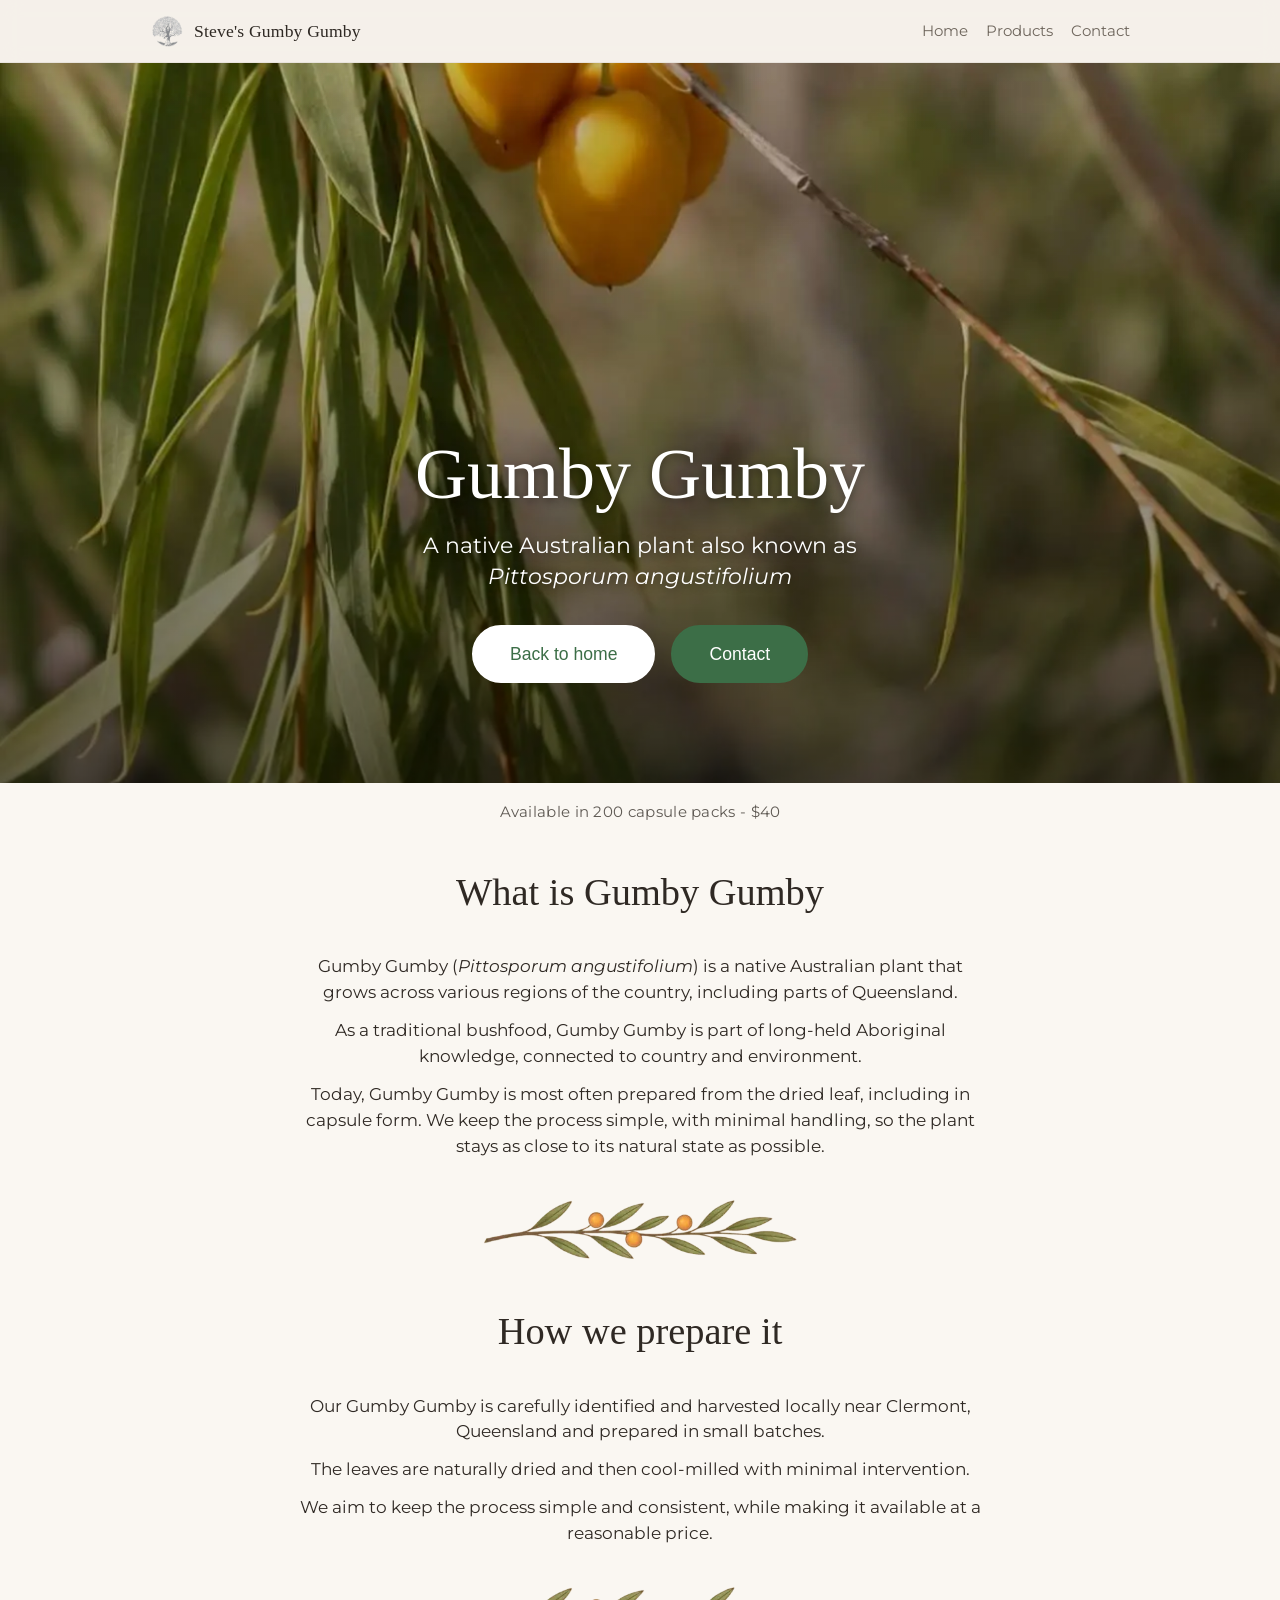
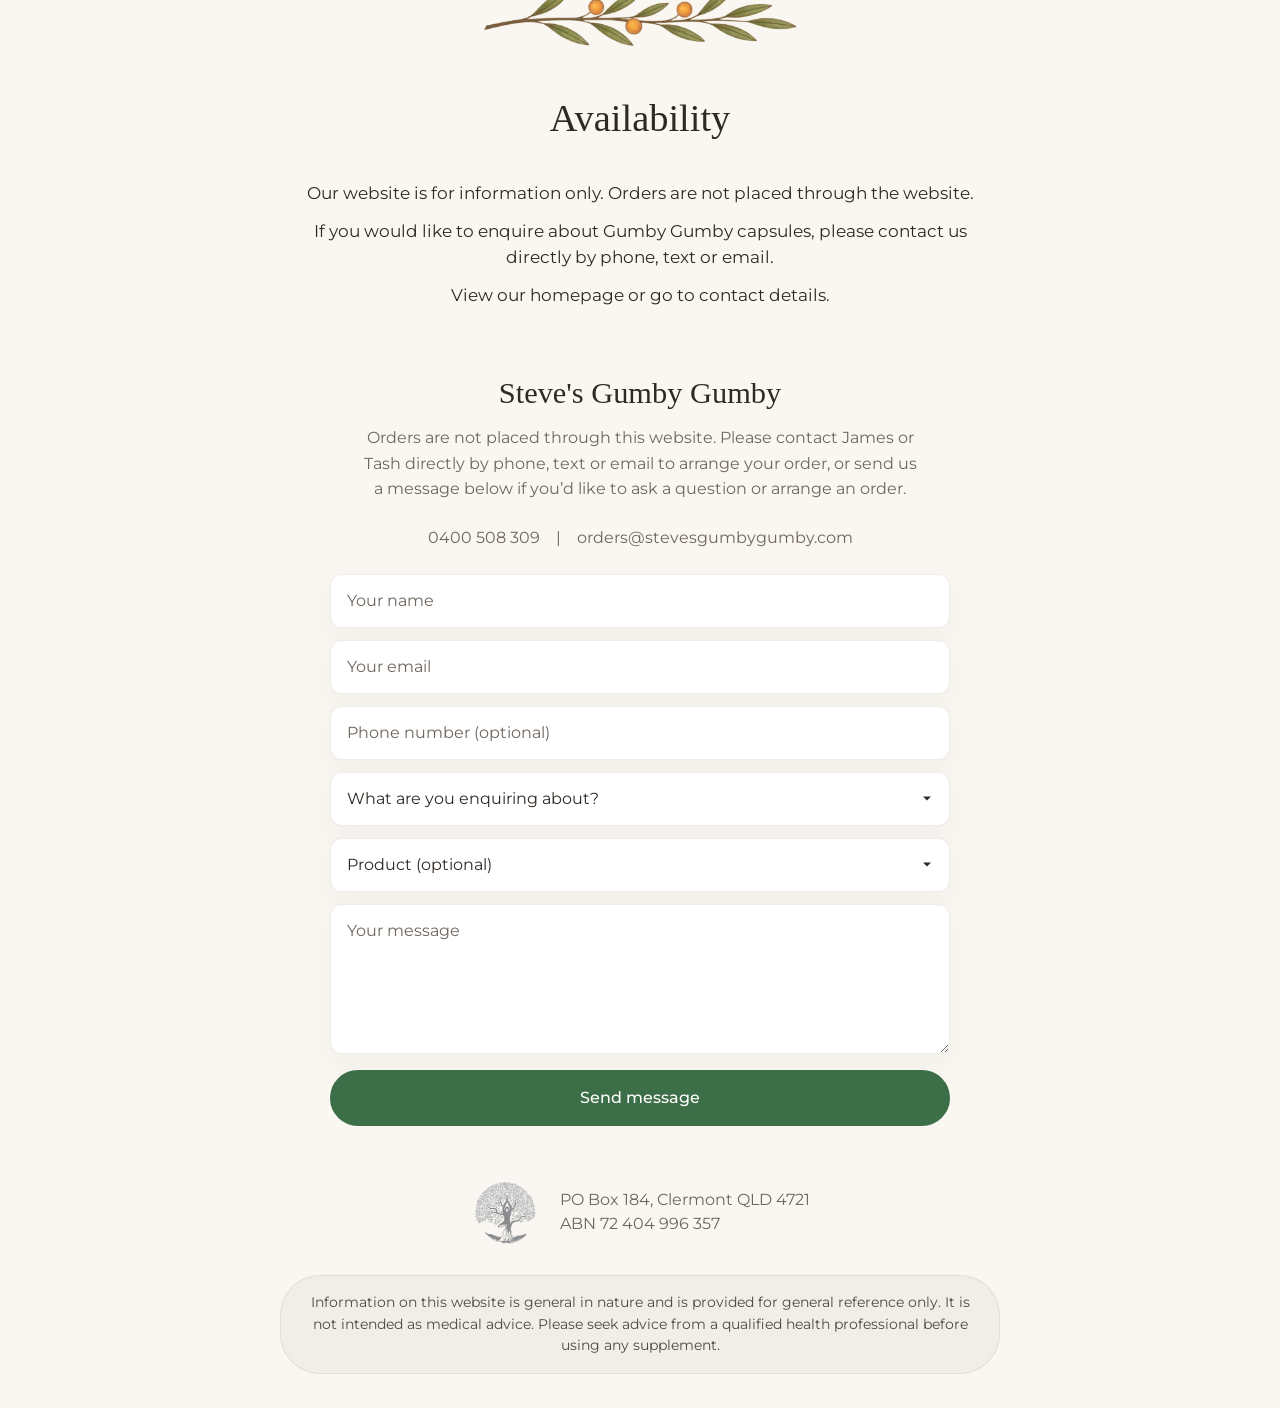
==== gumby/index.html @ 0d6c7edb "Update stuff" ====
<!DOCTYPE html>
<html lang="en">

<head>
<meta charset="UTF-8" />
<meta name="viewport" content="width=device-width, initial-scale=1.0" />

<title>Gumby Gumby | Steve's Gumby Gumby Australia</title>
<meta name="description"
  content="Learn more about Gumby Gumby, also known as Pittosporum angustifolium, a native Australian plant prepared in small batches near Clermont, Queensland." />
<meta name="author" content="Steve's Gumby Gumby" />
<meta name="robots" content="index, follow" />

<meta property="og:title" content="Gumby Gumby | Steve's Gumby Gumby Australia" />
<meta property="og:description"
  content="Learn more about Gumby Gumby, a native Australian plant prepared in small batches near Clermont, Queensland." />
<meta property="og:type" content="website" />
<meta property="og:site_name" content="Steve's Gumby Gumby" />
<meta property="og:url" content="https://stevesgumbygumby.com/gumby/" />
<meta property="og:image" content="https://stevesgumbygumby.com/images/gumby-leaves-hero.webp" />

<link rel="canonical" href="https://stevesgumbygumby.com/gumby/" />
<link rel="icon" type="image/png" href="/images/logo.webp" />
<link rel="preconnect" href="https://fonts.googleapis.com" />
<link rel="preconnect" href="https://fonts.gstatic.com" crossorigin />
<link href="https://fonts.googleapis.com/css2?family=Montserrat:ital,wght@0,400;0,500;0,600;0,700;1,400&amp;display=swap"
  rel="stylesheet" />
<link rel="stylesheet" href="/main.css" />

<script async src="https://www.googletagmanager.com/gtag/js?id=G-RG7TG7MCJ2"></script>
<script>
  window.dataLayer = window.dataLayer || [];
  function gtag(){dataLayer.push(arguments);}
  gtag('js', new Date());
  gtag('config', 'G-RG7TG7MCJ2');
</script>

<script defer src="https://cloud.umami.is/script.js" data-website-id="03a95c8d-c876-46a6-98cc-812f60736de4"></script>

<script type="application/ld+json">
{
  "@context": "https://schema.org",
  "@type": "Product",
  "name": "Gumby Gumby Capsules (200 capsules)",
  "image": "https://stevesgumbygumby.com/images/premium-gumby-gumby.webp",
  "description": "200 capsule pack containing 100% Gumby Gumby leaf (Pittosporum angustifolium), prepared in small batches near Clermont, Queensland.",
  "brand": {
    "@type": "Brand",
    "name": "Steve's Gumby Gumby"
  },
  "offers": {
  "@type": "Offer",
  "url": "https://stevesgumbygumby.com/gumby/",
  "priceCurrency": "AUD",
  "price": "40.00",
  "availability": "https://schema.org/InStock",
  "priceValidUntil": "2026-12-31"
}
}
</script>
</head>

<body>
  <a class="skip-link" href="#main-content">Skip to content</a>
  <header class="topbar">
    <div class="container topbar-inner">
      <a class="brand" href="/">
        <img src="/images/logo.webp" alt="Steve's Gumby Gumby logo" class="logo">
        Steve's Gumby Gumby
      </a>
      <nav class="nav" aria-label="Primary">
        <a href="/">Home</a>
        <a href="/#products">Products</a>
        <a href="/#contact">Contact</a>
      </nav>
    </div>
  </header>

  <main id="top">
    <div id="main-content"></div>
    <section class="hero-section">
      <div class="hero-bg">
        <img src="/images/gumby-leaves-hero.webp" alt="Fresh Gumby Gumby leaves from Clermont, Queensland" />
      </div>
      <div class="hero-content">
        <h1>Gumby Gumby</h1>
        <p class="subheading">A native Australian plant also known as <br>
          <em>Pittosporum angustifolium</em></p>
        <div class="hero-buttons">
          <a href="/" class="btn btn-secondary">Back to home</a>
          <a href="/#contact" class="btn btn-primary">Contact</a>
        </div>
      </div>
    </section>

<p class="product-meta">
  Available in 200 capsule packs - $40
</p>

    <section class="section">
      <div class="container" style="max-width: 820px;">
        <h2 class="section-title">What is Gumby Gumby</h2>

        <div class="approach">
          <p>
            Gumby Gumby (<em>Pittosporum angustifolium</em>) is a native Australian plant that grows across various regions of the country, including parts of Queensland.
          </p>

          <p>
            As a traditional bushfood, Gumby Gumby is part of long-held Aboriginal knowledge, connected to country and environment.          </p>

          <p>
            Today, Gumby Gumby is most often prepared from the dried leaf, including in capsule form. We keep the process simple, with minimal handling, so the plant stays as close to its natural state as possible.          </p>
        </div>

        <div class="gumby-divider" style="margin-top: 36px; margin-bottom: 36px;">
          <img src="/images/leaf-divider.webp" alt="Gumby Gumby botanical divider" loading="lazy">
        </div>

        <h2 class="section-title">How we prepare it</h2>

        <div class="approach">
          <p>
            Our Gumby Gumby is carefully identified and harvested locally near Clermont, Queensland and prepared in small batches.
          </p>

          <p>
            The leaves are naturally dried and then cool-milled with minimal intervention.
          </p>

          <p>
            We aim to keep the process simple and consistent, while making it available at a reasonable price.
          </p>
        </div>

        <div class="gumby-divider" style="margin-top: 36px; margin-bottom: 36px;">
          <img src="/images/leaf-divider.webp" alt="Gumby Gumby botanical divider" loading="lazy">
        </div>

        <h2 class="section-title">Availability</h2>

        <div class="approach">
          <p>
            Our website is for information only. Orders are not placed through the website.
          </p>

          <p>
            If you would like to enquire about Gumby Gumby capsules, please contact us directly by phone, text or email.
          </p>

          <p>
            <a href="/">View our homepage</a> or <a href="/#contact">go to contact details</a>.
          </p>
        </div>
      </div>
    </section>

<section class="contact" id="contact">
  <div class="container">
    <div class="contact-brand">Steve's Gumby Gumby</div>

    <div class="contact-meta" style="max-width: 600px; margin: 6px auto 24px; padding: 0 20px; line-height: 1.6;">
  Orders are not placed through this website. Please contact James or Tash directly by phone, text or email to arrange your order, or send us a message below if you’d like to ask a question or arrange an order.
</div>

    <div class="contact-links">
<a href="tel:0400508309" data-umami-event="Phone Click">0400 508 309</a>
<span>|</span>
<a href="mailto:orders@stevesgumbygumby.com" data-umami-event="Email Click">orders@stevesgumbygumby.com</a>
    </div>

<form
  class="contact-form"
  action="https://formspree.io/f/mojpvykn"
  method="POST"
  onsubmit="handleContactSubmit(event)"
>
  <input type="hidden" name="source" value="gumby-page">
  <input type="hidden" name="_subject" value="New website enquiry - Steve's Gumby Gumby">
  <input type="hidden" name="_replyto">

  <label class="sr-only" for="gumby-contact-name">Your name</label>
  <input
    id="gumby-contact-name"
    type="text"
    name="name"
    placeholder="Your name"
    autocomplete="name"
    required
    data-umami-event="Contact Form Started"
  >

  <label class="sr-only" for="gumby-contact-email">Your email</label>
  <input
    id="gumby-contact-email"
    type="email"
    name="email"
    placeholder="Your email"
    autocomplete="email"
    required
    data-umami-event="Contact Email Field Used"
  >

  <label class="sr-only" for="gumby-contact-phone">Phone number (optional)</label>
  <input
    id="gumby-contact-phone"
    type="text"
    name="phone"
    placeholder="Phone number (optional)"
    autocomplete="tel"
  >

  <label class="sr-only" for="gumby-enquiry-type">What are you enquiring about?</label>
  <select
    name="enquiry_type"
    id="gumby-enquiry-type"
    required
    data-umami-event="Enquiry Type Selected"
  >
    <option value="">What are you enquiring about?</option>
    <option value="Placing an order">Placing an order</option>
    <option value="Product question">Product question</option>
    <option value="General enquiry">General enquiry</option>
  </select>

  <label class="sr-only" for="gumby-product">Product (optional)</label>
  <select
    name="product"
    id="gumby-product"
    data-umami-event="Product Selected"
  >
    <option value="">Product (optional)</option>
    <option value="Gumby Gumby">Gumby Gumby</option>
    <option value="Garlic & Olive Leaf">Garlic & Olive Leaf</option>
    <option value="Turmeric blend">Turmeric blend</option>
    <option value="Moringa">Moringa</option>
    <option value="Not sure yet">Not sure yet</option>
  </select>

  <label class="sr-only" for="gumby-contact-message">Your message</label>
  <textarea
    id="gumby-contact-message"
    name="message"
    rows="5"
    placeholder="Your message"
    required
  ></textarea>

  <button
    type="submit"
    class="contact-form-button"
    data-umami-event="Contact Form Submit"
  >
    Send message
  </button>
  <p class="form-status" data-form-status role="status" aria-live="polite"></p>
</form>

    <div class="contact-info-wrapper">
      <img src="/images/logo.webp" alt="Steve's Gumby Gumby Logo" class="contact-logo" loading="lazy">

      <div class="contact-details">
        <div class="contact-meta">
          PO Box 184, Clermont QLD 4721<br>
          ABN 72 404 996 357
        </div>
      </div>
    </div>

    <div class="disclaimer">
      <p style="margin:0;">
        Information on this website is general in nature and is provided for general reference only. It is not intended as medical advice. Please seek advice from a qualified health professional before using any supplement.
      </p>
    </div>
  </div>
</section>
  </main>

  <script>
  async function handleContactSubmit(event) {
    event.preventDefault();

    const form = event.target;
    const submitButton = form.querySelector('.contact-form-button');
    const status = form.querySelector('[data-form-status]');
    const originalButtonText = submitButton.textContent;

    submitButton.disabled = true;
    submitButton.setAttribute('aria-busy', 'true');
    submitButton.textContent = 'Sending...';
    status.textContent = '';

    try {
      const formData = new FormData(form);
      // Set reply-to as the user's email
      formData.set('_replyto', formData.get('email'));

      const response = await fetch(form.action, {
        method: 'POST',
        body: formData,
        headers: {
          'Accept': 'application/json'
        }
      });

      if (response.ok) {
        status.textContent = 'Message sent. Redirecting...';
        window.location.href = '/thanks.html';
      } else {
        status.textContent = 'Something went wrong. Please try again, or contact us by phone or email.';
        alert('Something went wrong. Please try again, or contact us by phone or email.');
        submitButton.disabled = false;
        submitButton.removeAttribute('aria-busy');
        submitButton.textContent = originalButtonText;
      }
    } catch (error) {
      status.textContent = 'Something went wrong. Please try again, or contact us by phone or email.';
      alert('Something went wrong. Please try again, or contact us by phone or email.');
      submitButton.disabled = false;
      submitButton.removeAttribute('aria-busy');
      submitButton.textContent = originalButtonText;
    }
  }
</script>
</body>



</html>
---- main.css ----
:root {
  --bg: #faf7f2;
  --panel: #ffffff;
  --panel-strong: #ffffff;
  --text: #2f2924;
  --muted: #6f665d;
  --line: rgba(120, 108, 97, 0.12);
  --shadow: 0 12px 32px rgba(48, 37, 29, 0.04);
  --radius: 16px;
  --max: 980px;
}

* {
  box-sizing: border-box;
}

html {
  scroll-behavior: smooth;
}

body {
  margin: 0;
  font-family: 'Montserrat', sans-serif;
  color: var(--text);
  background: var(--bg);
  line-height: 1.5;
}

.skip-link,
.sr-only {
  position: absolute;
}

.skip-link {
  left: 16px;
  top: 16px;
  z-index: 100;
  padding: 10px 14px;
  border-radius: 10px;
  background: #3c6e47;
  color: #fff;
  transform: translateY(-200%);
  transition: transform 0.2s ease;
}

.skip-link:focus {
  transform: translateY(0);
}

.sr-only {
  width: 1px;
  height: 1px;
  padding: 0;
  margin: -1px;
  overflow: hidden;
  clip: rect(0, 0, 0, 0);
  white-space: nowrap;
  border: 0;
}

img {
  max-width: 100%;
  display: block;
}

a {
  color: inherit;
  text-decoration: none;
}

.container {
  width: min(calc(100% - 32px), var(--max));
  margin: 0 auto;
}

.topbar {
  position: sticky;
  top: 0;
  z-index: 20;
  backdrop-filter: blur(10px);
  background: rgba(244, 239, 233, 0.88);
  border-bottom: 1px solid rgba(120, 108, 97, 0.1);
}

.topbar-inner {
  display: flex;
  justify-content: space-between;
  align-items: center;
  gap: 18px;
  padding: 14px 0;
}

.brand {
  display: flex;
  align-items: center;
  gap: 10px;
  font-family: Georgia, "Times New Roman", serif;
  font-size: 1.1rem;
  letter-spacing: 0.01em;
}

.logo {
  width: 34px;
  height: 34px;
  object-fit: contain;
}

.nav {
  display: flex;
  flex-wrap: wrap;
  gap: 18px;
  font-size: 0.95rem;
  color: var(--muted);
}

.nav a:hover {
  color: var(--text);
}

.hero-section {
  position: relative;
  width: 100%;
  min-height: 80vh;
  display: flex;
  align-items: flex-end;
  justify-content: center;
  padding: 60px 20px 80px;
  overflow: hidden;
}

.hero-bg {
  position: absolute;
  inset: 0;
  z-index: 1;
}

.hero-bg img {
  width: 100%;
  height: 100%;
  object-fit: cover;
  object-position: center;
}

.hero-bg::after {
  content: "";
  position: absolute;
  inset: 0;
  background: linear-gradient(to top, rgba(0, 0, 0, 0.5) 0%, rgba(0, 0, 0, 0.1) 60%, rgba(0, 0, 0, 0) 100%);
}

.hero-content {
  position: relative;
  z-index: 2;
  text-align: center;
  color: #fff;
  max-width: 800px;
  padding-bottom: 20px;
}

.hero-content h1 {
  margin: 0;
  font-family: Georgia, "Times New Roman", serif;
  font-size: clamp(2.5rem, 8vw, 4.5rem);
  font-weight: 500;
  line-height: 1.1;
  text-shadow: 0 2px 8px rgba(0, 0, 0, 0.4);
}

.hero-content .subheading {
  margin: 16px auto 32px;
  max-width: 48ch;
  font-size: clamp(1.1rem, 4vw, 1.4rem);
  text-shadow: 0 2px 8px rgba(0, 0, 0, 0.4);
  line-height: 1.4;
}

.hero-buttons {
  display: flex;
  gap: 16px;
  justify-content: center;
  flex-wrap: wrap;
}

.btn {
  display: inline-flex;
  align-items: center;
  justify-content: center;
  padding: 14px 36px;
  border-radius: 40px;
  font-size: 1.1rem;
  font-weight: 500;
  text-decoration: none;
  transition: all 0.25s ease;
  font-family: -apple-system, BlinkMacSystemFont, "Segoe UI", Roboto, sans-serif;
}

.btn-primary {
  background: #3c6e47;
  color: #fff !important;
  border: 2px solid #3c6e47;
}

.btn-primary:hover {
  background: #2a5033;
  border-color: #2a5033;
  transform: translateY(-2px);
  box-shadow: 0 8px 16px rgba(42, 80, 51, 0.2);
}

.btn-secondary {
  background: #fff;
  color: #3c6e47 !important;
  border: 2px solid #fff;
}

.btn-secondary:hover {
  background: #fdfdfd;
  transform: translateY(-2px);
  box-shadow: 0 8px 16px rgba(0, 0, 0, 0.06);
}

.ordering-note {
  max-width: 680px;
  margin: 0 auto;
  padding: 24px;
  background: var(--panel);
  border: 1px solid var(--line);
  border-radius: var(--radius);
  font-size: 1.05rem;
  color: var(--text);
  text-align: center;
  box-shadow: var(--shadow);
}

.ordering-note strong {
  color: #3c6e47;
  font-weight: 600;
  letter-spacing: 0.02em;
}

.section {
  padding: 40px 0;
  scroll-margin-top: 80px;
}

.section-title {
  text-align: center;
  margin: 0 0 24px;
  font-family: Georgia, "Times New Roman", serif;
  font-size: clamp(2rem, 3vw, 2.5rem);
  font-weight: 500;
}

.products {
  display: grid;
  gap: 12px;
}

.flip-card {
  width: 100%;
}

.flip-card-inner {
  position: relative;
  width: 100%;
  min-height: 260px;
}

.flip-card-face {
  position: absolute;
  inset: 0;
  border: 1px solid var(--line);
  border-radius: var(--radius);
  overflow: hidden;
  background: var(--panel);
  box-shadow: var(--shadow);
  opacity: 1;
  transition: opacity 0.4s ease, transform 0.2s ease, box-shadow 0.2s ease;
}

.flip-card-front {
  display: grid;
  grid-template-columns: 1.25fr 240px;
}

.flip-card-back {
  display: grid;
  grid-template-columns: 1fr;
  opacity: 0;
  pointer-events: none;
}

.flip-card.is-flipped .flip-card-front {
  opacity: 0;
  pointer-events: none;
}

.flip-card.is-flipped .flip-card-back {
  opacity: 1;
  pointer-events: auto;
}

.flip-card:hover .flip-card-face {
  box-shadow: 0 16px 40px rgba(48, 37, 29, 0.08);
  transform: translateY(-2px);
}

.product-copy {
  padding: 24px 28px;
}

.back-copy {
  width: 100%;
  padding: 24px 28px;
  display: flex;
  flex-direction: column;
  justify-content: center;
  align-items: flex-start;
  min-height: 260px;
}

.back-copy h3 {
  margin: 0 0 16px;
  font-size: 1.4rem;
  font-weight: 600;
}

.back-copy p {
  margin: 0 0 10px;
  font-size: 0.98rem;
  line-height: 1.45;
}

.back-copy p:last-of-type {
  margin-bottom: 14px;
}

.flip-toggle {
  margin-top: 8px;
  display: inline-flex;
  align-items: center;
  justify-content: center;
  padding: 4px 10px;
  border: 1px solid var(--line);
  border-radius: 999px;
  background: #fff;
  color: var(--text);
  font: inherit;
  cursor: pointer;
  transition: all 0.2s ease;
  font-size: 0.9rem;
  width: fit-content;
}

.flip-toggle:hover {
  background: #f5f1eb;
  border-color: #5f574f;
}

.flip-toggle:focus {
  outline: 2px solid #3c6e47;
  outline-offset: 2px;
}

.product-top {
  display: flex;
  justify-content: space-between;
  gap: 12px;
  align-items: start;
  margin-bottom: 8px;
}

h3 {
  margin: 0;
  font-size: 1.4rem;
  font-weight: 600;
}

.price {
  font-size: 1.8rem;
  font-weight: 700;
  line-height: 1;
  white-space: nowrap;
}

.pack {
  font-size: 1rem;
  margin-bottom: 6px;
}

.ingredients {
  font-size: 1rem;
}

.ingredients em,
.ingredients .latin {
  color: #5f574f;
}

.product-image {
  background: linear-gradient(180deg, rgba(236, 230, 222, 0.95) 0%, rgba(222, 214, 204, 0.95) 100%);
  position: relative;
  min-height: 100%;
}

.product-image img {
  width: 100%;
  height: 100%;
  object-fit: cover;
  object-position: center center;
  opacity: 0.95;
}

.approach {
  text-align: center;
  max-width: 700px;
  margin: 0 auto 4px;
  padding: 8px 0 0;
}

.approach p {
  margin: 0 0 12px;
  font-size: 1.08rem;
}

.gumby-divider {
  text-align: center;
  margin: 45px 0 1px;
}

.gumby-divider img {
  width: 320px;
  max-width: 48%;
  opacity: 0.85;
  display: block;
  margin: 0 auto;
}

.hero-info {
  padding-top: 2px;
  padding-bottom: 2px;
}

.gallery-grid {
  display: grid;
  grid-template-columns: repeat(2, minmax(0, 1fr));
  max-width: 800px;
  margin: 12px auto 0;
  gap: 14px;
  align-items: start;
}

.gallery-card {
  background: var(--panel-strong);
  border: 1px solid var(--line);
  border-radius: 12px;
  overflow: hidden;
  box-shadow: var(--shadow);
}

.gallery-media {
  aspect-ratio: 4 / 3;
  background: linear-gradient(135deg, #d8d1c8 0%, #ede7de 100%);
  overflow: hidden;
}

.gallery-media img {
  width: 100%;
  height: 100%;
  object-fit: cover;
}

.contact {
  text-align: center;
  padding: 12px 0 34px;
}

.contact-form {
  max-width: 620px;
  margin: 24px auto 0;
  display: grid;
  gap: 12px;
}

.contact-form select,
.contact-form input,
.contact-form textarea,
.contact-form button {
  width: 100%;
}

#order-fields {
  display: grid;
  gap: 14px;
}

.contact-form input,
.contact-form textarea {
  width: 100%;
  padding: 14px 16px;
  border: 1px solid var(--line);
  border-radius: 12px;
  background: #fff;
  color: var(--text);
  font: inherit;
  resize: vertical;
  box-shadow: var(--shadow);
}

.contact-form select {
  width: 100%;
  padding: 14px 16px;
  border: 1px solid var(--line);
  border-radius: 12px;
  background: #fff;
  color: var(--text);
  font: inherit;
  box-shadow: var(--shadow);
  cursor: pointer;

  appearance: none;
  -webkit-appearance: none;
  -moz-appearance: none;

  background-image: url("data:image/svg+xml;utf8,<svg fill='%232f2924' height='20' viewBox='0 0 20 20' width='20' xmlns='http://www.w3.org/2000/svg'><path d='M5 7l5 5 5-5z'/></svg>");
  background-repeat: no-repeat;
  background-position: right 14px center;
  background-size: 16px;
}

.contact-form select:focus {
  outline: 2px solid rgba(60, 110, 71, 0.22);
  outline-offset: 1px;
  border-color: rgba(60, 110, 71, 0.35);
}

.contact-form input::placeholder,
.contact-form textarea::placeholder {
  color: var(--muted);
}

.contact-form input:focus,
.contact-form textarea:focus {
  outline: 2px solid rgba(60, 110, 71, 0.22);
  outline-offset: 1px;
  border-color: rgba(60, 110, 71, 0.35);
}

.contact-form-button {
  display: inline-flex;
  align-items: center;
  justify-content: center;
  padding: 14px 22px;
  border: 2px solid #3c6e47;
  border-radius: 999px;
  background: #3c6e47;
  color: #fff;
  font: inherit;
  font-weight: 500;
  cursor: pointer;
  transition: all 0.25s ease;
  width: fit-content;
  margin: 4px auto 0;
}

.contact-form-button:hover {
  background: #2a5033;
  border-color: #2a5033;
  transform: translateY(-1px);
  box-shadow: 0 8px 16px rgba(42, 80, 51, 0.18);
}

.contact-form-button:focus {
  outline: 2px solid rgba(60, 110, 71, 0.22);
  outline-offset: 2px;
}

.contact-form-button:disabled {
  cursor: wait;
  opacity: 0.8;
  transform: none;
  box-shadow: none;
}

@media (max-width: 760px) {
  .contact-form {
    margin-top: 20px;
  }

  .contact-form input,
  .contact-form textarea {
    padding: 13px 14px;
  }

  .contact-form-button {
    width: 100%;
  }
}

.product-meta {
  text-align: center;
  margin: 18px 0 0;
  font-size: 0.95rem;
  color: #5f5a54;
  letter-spacing: 0.02em;
}

.contact-brand {
  font-family: Georgia, "Times New Roman", serif;
  font-size: 1.9rem;
  margin-bottom: 8px;
}

.form-status {
  min-height: 1.5em;
  margin: 4px 0 0;
  color: var(--muted);
  font-size: 0.95rem;
}

.contact-meta,
.contact-links {
  color: var(--muted);
  font-size: 1rem;
}

.contact-links {
  margin-top: 10px;
  display: flex;
  justify-content: center;
  gap: 16px;
  flex-wrap: wrap;
}

.contact-info-wrapper {
  display: flex;
  align-items: center;
  justify-content: center;
  gap: 20px;
  margin-top: 14px;
  text-align: left;
}

.contact-logo {
  width: 70px;
  height: auto;
  flex-shrink: 0;
}

.contact-details {
  display: flex;
  flex-direction: column;
}

.contact-details .contact-links {
  justify-content: flex-start;
  margin-top: 0;
}

.contact-details .contact-meta {
  margin-top: 0 !important;
}

.disclaimer {
  max-width: 720px;
  margin: 30px auto 0;
  padding: 16px 20px;
  background: #f1ede7;
  border-radius: 40px;
  font-size: 0.9rem;
  color: #4f4a44;
  border: 1px solid rgba(90, 80, 70, 0.1);
}

@media (max-width: 760px) {
  .topbar-inner {
    flex-direction: column;
    align-items: start;
  }

  .contact-logo {
    width: 65px;
  }

  .product-top {
    margin-bottom: 2px;
    align-items: center;
  }

  .flip-card-inner {
    min-height: 320px;
  }

  .flip-card-front {
    grid-template-columns: 1fr;
  }

  .product-copy {
    padding: 12px;
    display: flex;
    flex-direction: column;
    justify-content: center;
  }

  .product-copy h3 {
    font-size: 1rem;
    line-height: 1.2;
  }

  .pack {
    font-size: 0.82rem;
    margin-bottom: 2px;
    line-height: 1.2;
  }

  .ingredients {
    font-size: 0.82rem;
    line-height: 1.3;
  }

  .back-copy {
    padding: 16px;
  }

  .back-copy h3 {
    font-size: 1.1rem;
    margin-bottom: 12px;
  }

  .back-copy p {
    font-size: 0.9rem;
    margin-bottom: 8px;
  }

  .flip-toggle {
    font-size: 0.85rem;
    margin-top: 10px;
    width: fit-content;
  }

  .approach {
    margin-bottom: 0;
  }

  .gumby-divider {
    margin: 16px 0;
  }

  .gumby-divider img {
    width: 180px;
    max-width: 55%;
  }

  .hero-info {
    padding-top: 0;
    padding-bottom: 16px;
  }

  .gallery-grid {
    grid-template-columns: 1fr;
  }

  .product-image {
    height: 180px;
    order: -1;
  }

  .gallery-media {
    aspect-ratio: 3 / 2;
  }

  .price {
    font-size: 1.35rem;
  }
}
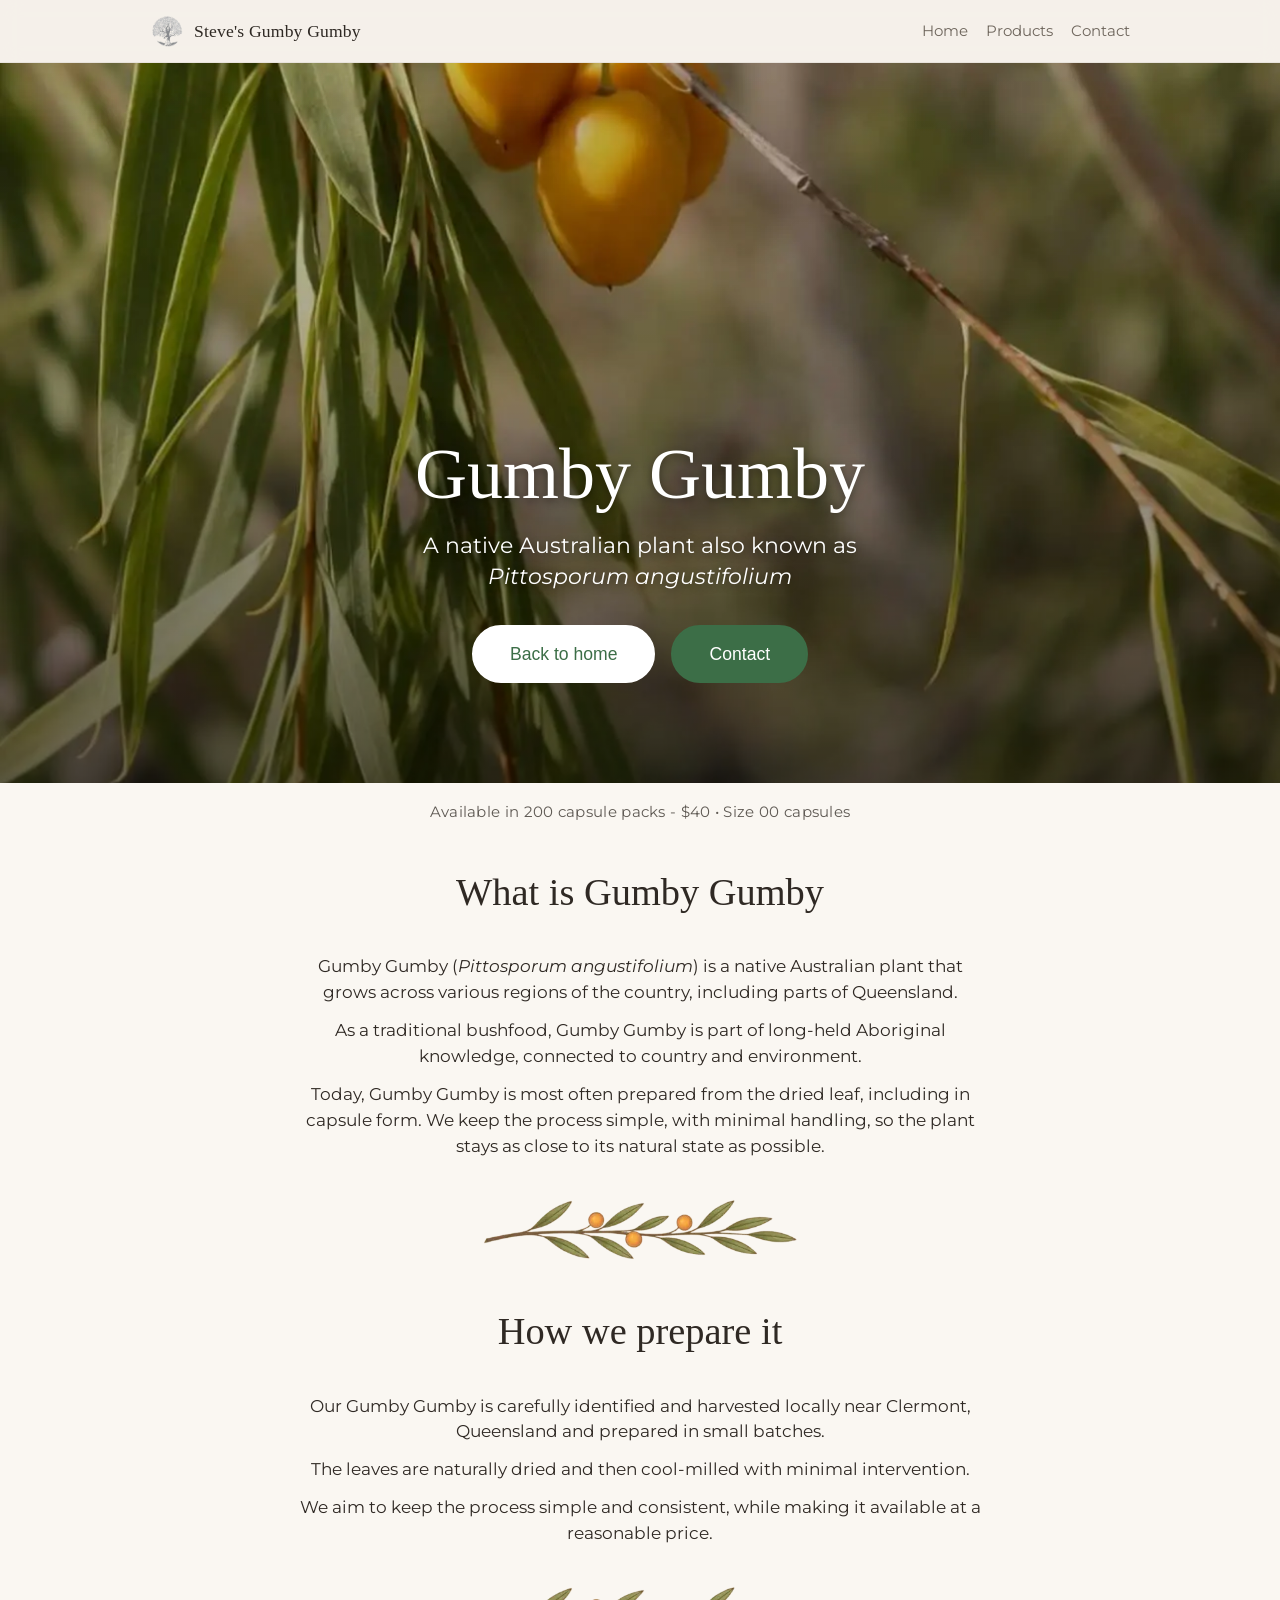
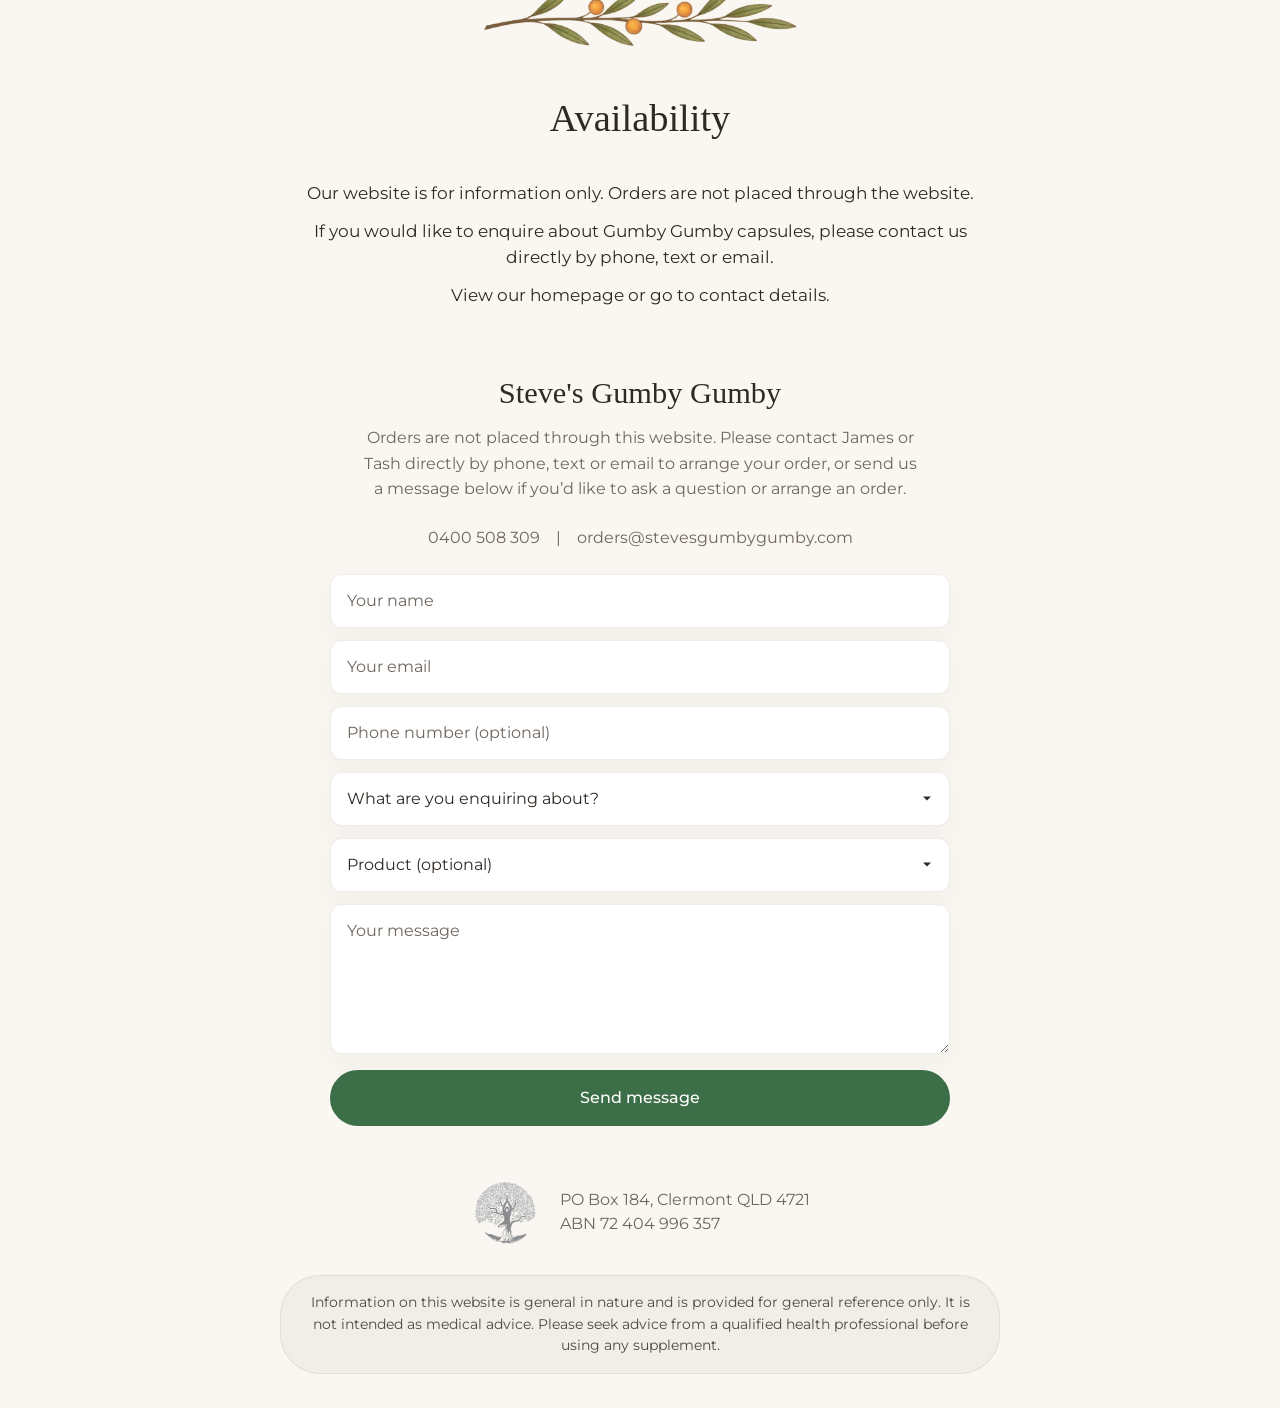
==== commit 8b645c23: "Add capsule size note" ====
--- a/gumby/index.html
+++ b/gumby/index.html
@@ -25,6 +25,39 @@
 <link rel="preconnect" href="https://fonts.gstatic.com" crossorigin />
 <link href="https://fonts.googleapis.com/css2?family=Montserrat:ital,wght@0,400;0,500;0,600;0,700;1,400&amp;display=swap"
   rel="stylesheet" />
+<style>
+  .skip-link,
+  .sr-only {
+    position: absolute;
+  }
+
+  .skip-link {
+    left: 16px;
+    top: 16px;
+    z-index: 100;
+    padding: 10px 14px;
+    border-radius: 10px;
+    background: #3c6e47;
+    color: #fff;
+    transform: translateY(-200%);
+    transition: transform 0.2s ease;
+  }
+
+  .skip-link:focus {
+    transform: translateY(0);
+  }
+
+  .sr-only {
+    width: 1px;
+    height: 1px;
+    padding: 0;
+    margin: -1px;
+    overflow: hidden;
+    clip: rect(0, 0, 0, 0);
+    white-space: nowrap;
+    border: 0;
+  }
+</style>
 <link rel="stylesheet" href="/main.css" />
 
 <script async src="https://www.googletagmanager.com/gtag/js?id=G-RG7TG7MCJ2"></script>
@@ -60,7 +93,7 @@
 </script>
 </head>
 
-<body>
+<body id="top">
   <a class="skip-link" href="#main-content">Skip to content</a>
   <header class="topbar">
     <div class="container topbar-inner">
@@ -76,8 +109,7 @@
     </div>
   </header>
 
-  <main id="top">
-    <div id="main-content"></div>
+  <main id="main-content">
     <section class="hero-section">
       <div class="hero-bg">
         <img src="/images/gumby-leaves-hero.webp" alt="Fresh Gumby Gumby leaves from Clermont, Queensland" />
@@ -94,7 +126,7 @@
     </section>
 
 <p class="product-meta">
-  Available in 200 capsule packs - $40
+  Available in 200 capsule packs - $40 • Size 00 capsules
 </p>
 
     <section class="section">
